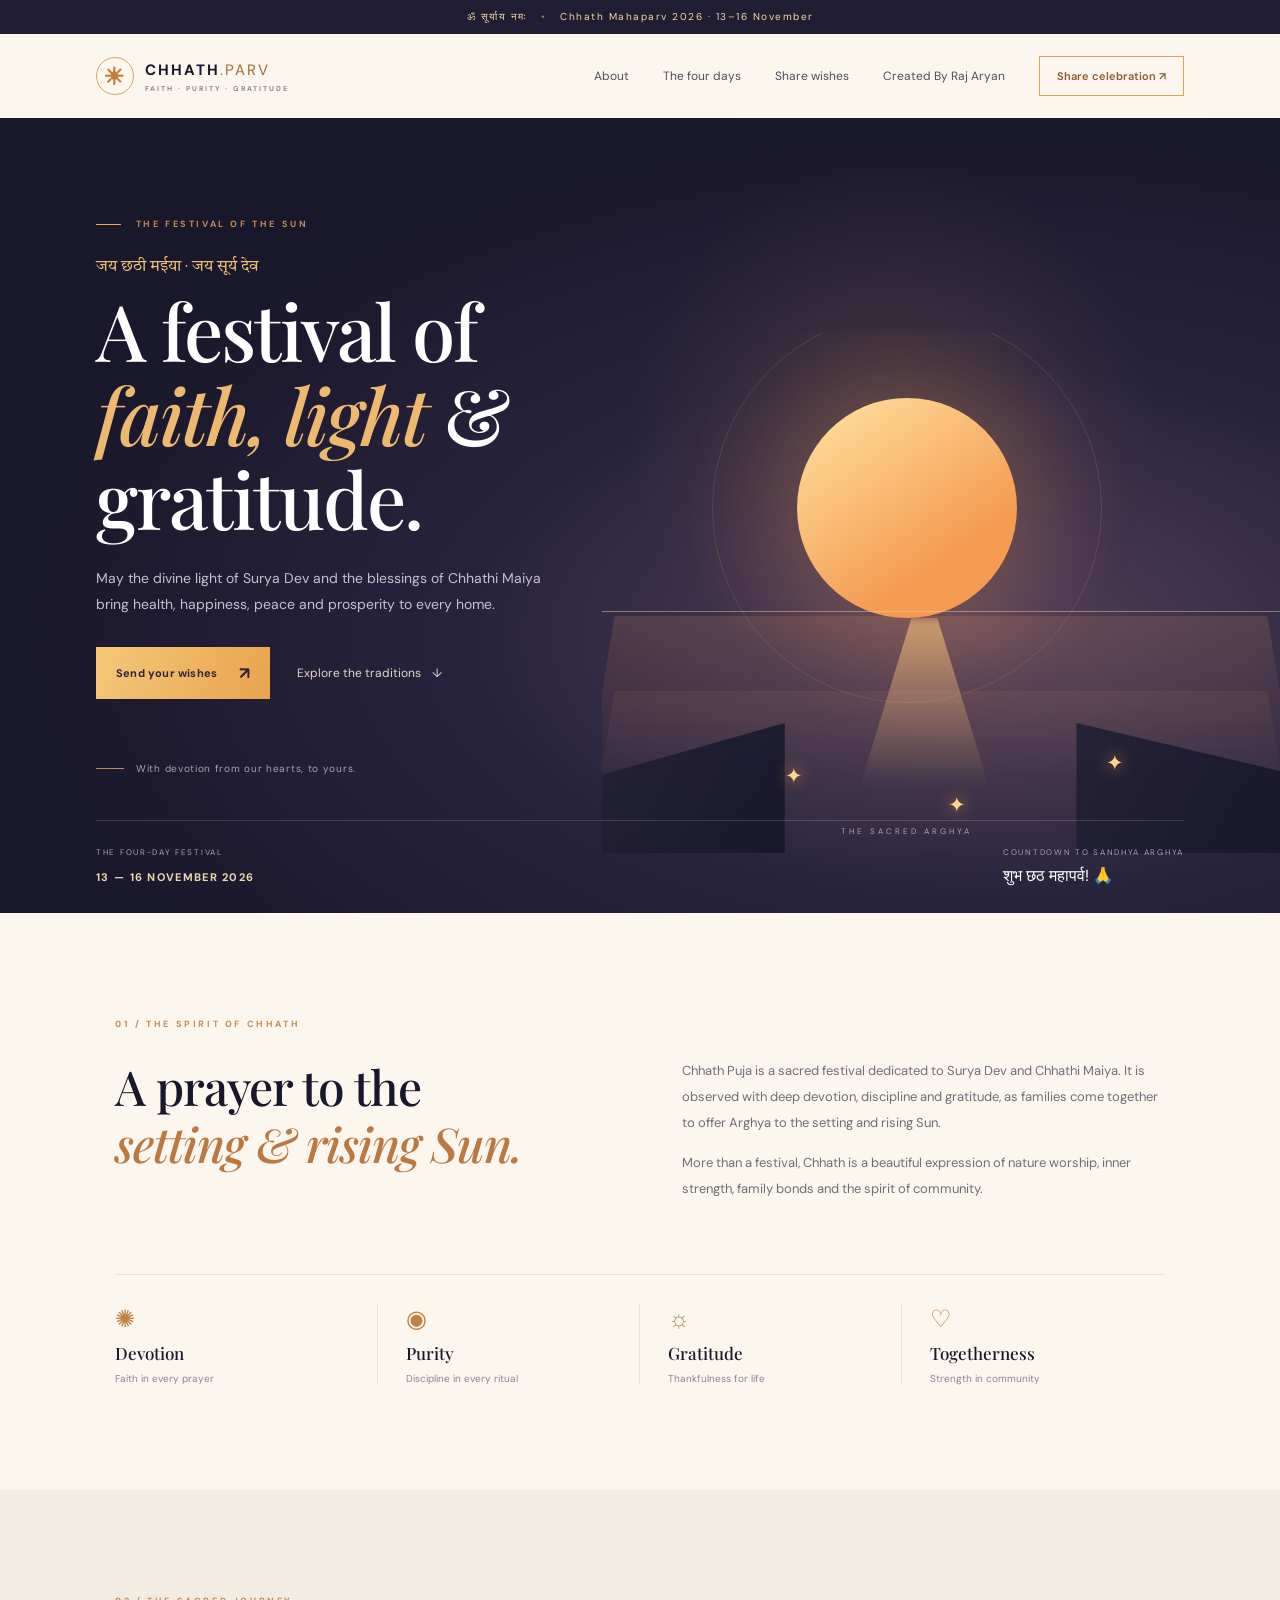
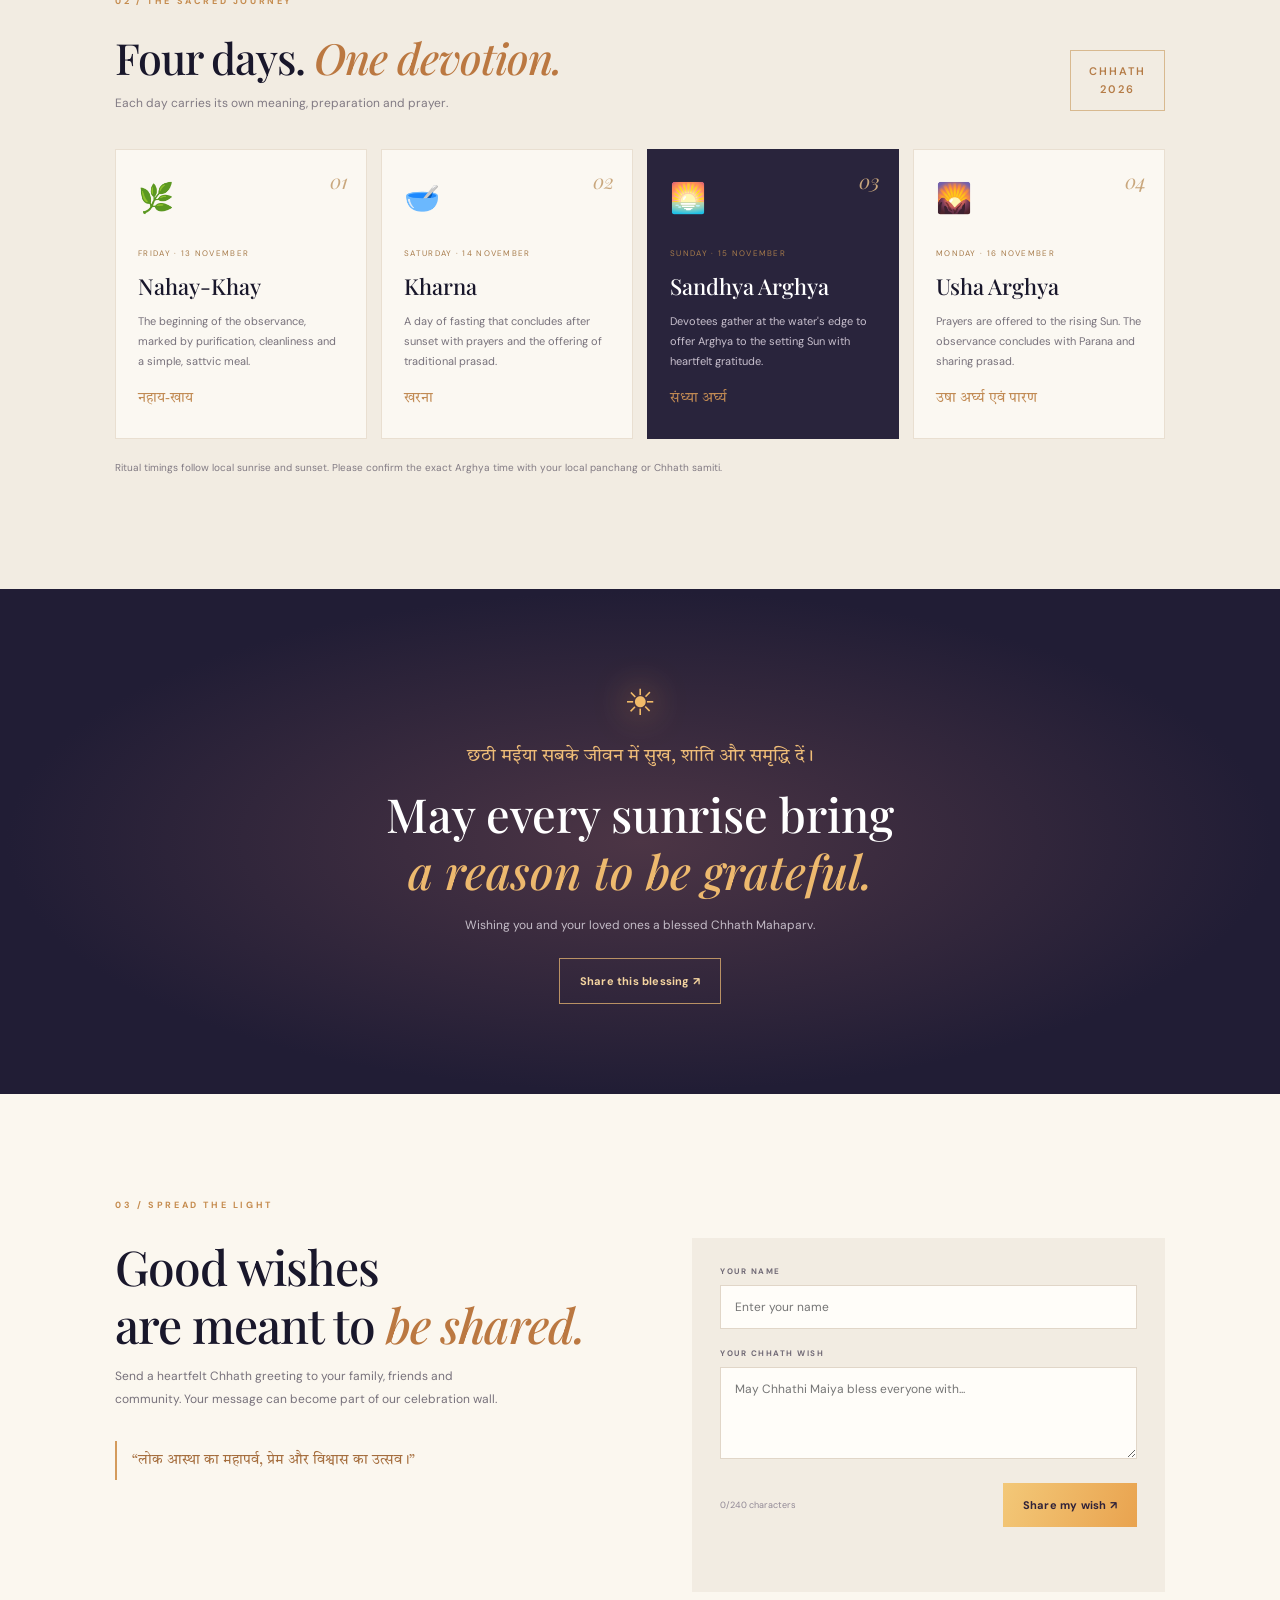
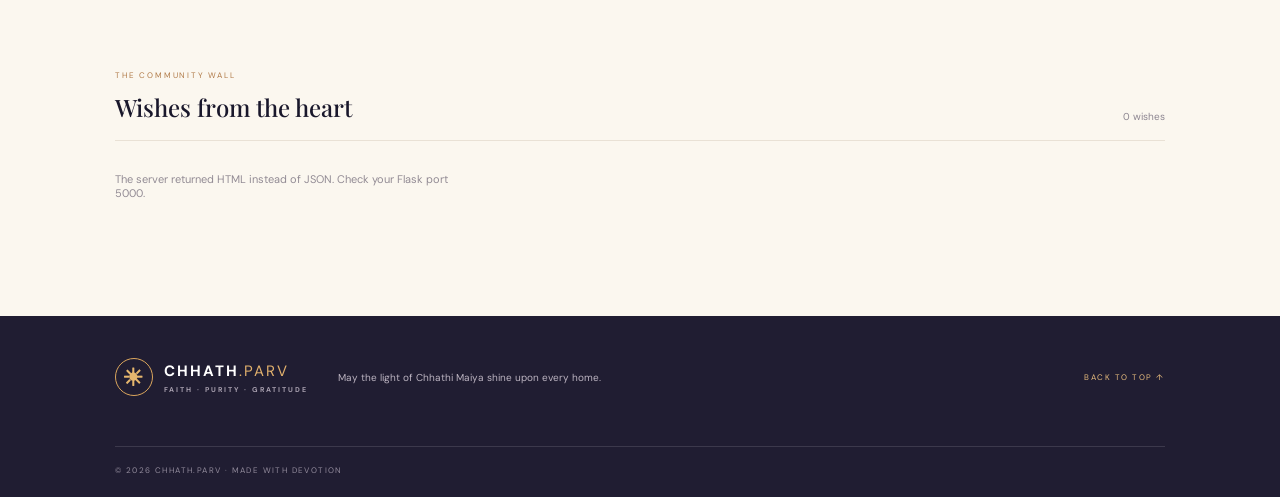
==== static/index.html @ 0d689a6b "Add files via upload" ====
<!doctype html>
<html lang="en">
<head>
  <meta charset="utf-8">
  <meta name="viewport" content="width=device-width, initial-scale=1">
  <meta name="theme-color" content="#17152b">
  <meta name="description" content="Celebrate Chhath Puja — a festival of devotion, gratitude, purity and the rising and setting Sun. Share your heartfelt wishes.">
  <title>Chhath Mahaparv | A Celebration of Faith & Gratitude</title>
  <link rel="preconnect" href="https://fonts.googleapis.com">
  <link rel="preconnect" href="https://fonts.gstatic.com" crossorigin>
  <link href="https://fonts.googleapis.com/css2?family=DM+Sans:wght@400;500;600;700&family=Playfair+Display:wght@500;600;700&family=Tiro+Devanagari+Hindi&display=swap" rel="stylesheet">
  <link rel="stylesheet" href="/static/style.css">
</head>
<body>
  <div class="announcement">ॐ सूर्याय नमः <span>•</span> Chhath Mahaparv 2026 · 13–16 November</div>
  <header class="site-header">
    <a class="brand" href="#home" aria-label="Chhath Mahaparv home">
      <span class="brand-mark">☀</span>
      <span>CHHATH<span class="brand-light">.PARV</span><small>FAITH · PURITY · GRATITUDE</small></span>
    </a>
    <button class="menu-toggle" id="menuToggle" aria-label="Open navigation" aria-expanded="false">☰</button>
    <nav id="mainNav">
      <a href="#about">About</a><a href="#rituals">The four days</a><a href="#wishes">Share wishes</a> <a href="/static/raj.html">Created By Raj Aryan</a>
      <button class="nav-cta" id="shareTop">Share celebration ↗</button>
    </nav>
  </header>

  <main>
    <section class="hero" id="home">
      <div class="hero-glow"></div>
      <div class="hero-content">
        <div class="eyebrow"><span></span> THE FESTIVAL OF THE SUN</div>
        <p class="hindi-kicker">जय छठी मईया · जय सूर्य देव</p>
        <h1>A festival of<br><em>faith, light</em> & gratitude.</h1>
        <p class="hero-copy">May the divine light of Surya Dev and the blessings of Chhathi Maiya bring health, happiness, peace and prosperity to every home.</p>
        <div class="hero-actions">
          <a class="button button-gold" href="#wishes">Send your wishes <span>↗</span></a>
          <a class="text-link" href="#rituals">Explore the traditions <span>↓</span></a>
        </div>
        <div class="hero-note"><span class="note-line"></span> With devotion from our hearts, to yours.</div>
      </div>
      <div class="sun-scene" aria-label="Illustration of the sun setting over a river with glowing diyas">
        <div class="sun"></div><div class="sun-halo"></div>
        <div class="horizon"></div><div class="river river-one"></div><div class="river river-two"></div>
        <div class="reflection"></div>
        <div class="ghat ghat-left"></div><div class="ghat ghat-right"></div>
        <div class="diya diya-one">✦</div><div class="diya diya-two">✦</div><div class="diya diya-three">✦</div>
        <div class="scene-caption">THE SACRED ARGHYA</div>
      </div>
      <div class="hero-bottom">
        <div><small>THE FOUR-DAY FESTIVAL</small><strong>13 — 16 NOVEMBER 2026</strong></div>
        <div class="countdown-wrap"><small>COUNTDOWN TO SANDHYA ARGHYA</small><div id="countdown" class="countdown"><b>--<i>Days</i></b><b>--<i>Hours</i></b><b>--<i>Minutes</i></b><b>--<i>Seconds</i></b></div></div>
      </div>
    </section>

    <section class="intro section" id="about">
      <div class="section-label">01 / THE SPIRIT OF CHHATH</div>
      <div class="intro-grid">
        <h2>A prayer to the<br><em>setting & rising Sun.</em></h2>
        <div class="intro-copy"><p>Chhath Puja is a sacred festival dedicated to Surya Dev and Chhathi Maiya. It is observed with deep devotion, discipline and gratitude, as families come together to offer Arghya to the setting and rising Sun.</p><p>More than a festival, Chhath is a beautiful expression of nature worship, inner strength, family bonds and the spirit of community.</p></div>
      </div>
      <div class="values">
        <div><span>✺</span><b>Devotion</b><small>Faith in every prayer</small></div>
        <div><span>◉</span><b>Purity</b><small>Discipline in every ritual</small></div>
        <div><span>☼</span><b>Gratitude</b><small>Thankfulness for life</small></div>
        <div><span>♡</span><b>Togetherness</b><small>Strength in community</small></div>
      </div>
    </section>

    <section class="ritual-section section" id="rituals">
      <div class="section-label">02 / THE SACRED JOURNEY</div>
      <div class="section-heading"><div><h2>Four days. <em>One devotion.</em></h2><p>Each day carries its own meaning, preparation and prayer.</p></div><span class="year-stamp">CHHATH<br>2026</span></div>
      <div class="ritual-grid">
        <article class="ritual-card"><div class="ritual-number">01</div><div class="ritual-icon">🌿</div><small>FRIDAY · 13 NOVEMBER</small><h3>Nahay-Khay</h3><p>The beginning of the observance, marked by purification, cleanliness and a simple, sattvic meal.</p><span class="ritual-hindi">नहाय-खाय</span></article>
        <article class="ritual-card"><div class="ritual-number">02</div><div class="ritual-icon">🥣</div><small>SATURDAY · 14 NOVEMBER</small><h3>Kharna</h3><p>A day of fasting that concludes after sunset with prayers and the offering of traditional prasad.</p><span class="ritual-hindi">खरना</span></article>
        <article class="ritual-card featured"><div class="ritual-number">03</div><div class="ritual-icon">🌅</div><small>SUNDAY · 15 NOVEMBER</small><h3>Sandhya Arghya</h3><p>Devotees gather at the water's edge to offer Arghya to the setting Sun with heartfelt gratitude.</p><span class="ritual-hindi">संध्या अर्घ्य</span></article>
        <article class="ritual-card"><div class="ritual-number">04</div><div class="ritual-icon">🌄</div><small>MONDAY · 16 NOVEMBER</small><h3>Usha Arghya</h3><p>Prayers are offered to the rising Sun. The observance concludes with Parana and sharing prasad.</p><span class="ritual-hindi">उषा अर्घ्य एवं पारण</span></article>
      </div>
      <p class="timing-note">Ritual timings follow local sunrise and sunset. Please confirm the exact Arghya time with your local panchang or Chhath samiti.</p>
    </section>

    <section class="blessing">
      <div class="blessing-symbol">☀</div>
      <p class="blessing-hindi">छठी मईया सबके जीवन में सुख, शांति और समृद्धि दें।</p>
      <h2>May every sunrise bring<br><em>a reason to be grateful.</em></h2>
      <p>Wishing you and your loved ones a blessed Chhath Mahaparv.</p>
      <button class="button button-outline" id="shareBlessing">Share this blessing ↗</button>
    </section>

    <section class="wishes-section section" id="wishes">
      <div class="section-label">03 / SPREAD THE LIGHT</div>
      <div class="wishes-grid">
        <div class="wishes-intro"><h2>Good wishes<br>are meant to <em>be shared.</em></h2><p>Send a heartfelt Chhath greeting to your family, friends and community. Your message can become part of our celebration wall.</p><div class="wish-quote">“लोक आस्था का महापर्व, प्रेम और विश्वास का उत्सव।”</div></div>
        <form id="wishForm" class="wish-form">
          <label for="name">YOUR NAME</label><input id="name" name="name" maxlength="40" placeholder="Enter your name" required>
          <label for="message">YOUR CHHATH WISH</label><textarea id="message" name="message" maxlength="240" rows="4" placeholder="May Chhathi Maiya bless everyone with..." required></textarea>
          <div class="form-bottom"><small><span id="charCount">0</span>/240 characters</small><button class="button button-gold" type="submit" id="submitWish">Share my wish ↗</button></div>
          <p id="formStatus" class="form-status" role="status"></p>
        </form>
      </div>
      <div class="wall-heading"><div><small>THE COMMUNITY WALL</small><h3>Wishes from the heart</h3></div><span id="wishCount">0 wishes</span></div>
      <div id="wishWall" class="wish-wall"><p class="empty-state">Loading heartfelt wishes…</p></div>
    </section>
  </main>

  <footer><a class="brand footer-brand" href="#home"><span class="brand-mark">☀</span><span>CHHATH<span class="brand-light">.PARV</span><small>FAITH · PURITY · GRATITUDE</small></span></a><p>May the light of Chhathi Maiya shine upon every home.</p><a href="#home" class="back-top">BACK TO TOP ↑</a><div class="copyright">© 2026 CHHATH.PARV · MADE WITH DEVOTION</div></footer>
  <script src="/static/app.js"></script>
</body>
</html>
---- static/style.css ----
:root{--ink:#19172b;--muted:#777487;--cream:#fbf7ef;--gold:#f2b95f;--orange:#e77c45;--line:#e9e1d5;--serif:"Playfair Display",Georgia,serif;--sans:"DM Sans",Arial,sans-serif}*{box-sizing:border-box}html{scroll-behavior:smooth}body{margin:0;background:var(--cream);color:var(--ink);font-family:var(--sans);-webkit-font-smoothing:antialiased}.announcement{height:34px;background:#211d35;color:#f6d9a5;text-align:center;font-size:10px;letter-spacing:1.5px;padding:10px}.announcement span{padding:0 9px;color:#a87d49}.site-header{height:84px;padding:0 7.5%;display:flex;align-items:center;justify-content:space-between;background:var(--cream);position:relative;z-index:5}.brand{display:flex;align-items:center;gap:11px;text-decoration:none;color:var(--ink);font-size:15px;font-weight:700;letter-spacing:2px}.brand-mark{display:grid;place-items:center;width:38px;height:38px;border:1px solid #dba65d;border-radius:50%;color:#c77b36;font-size:24px}.brand-light{font-weight:400;color:#a66c37}.brand small{display:block;font-size:7px;letter-spacing:2px;color:#8a8491;margin-top:4px}.site-header nav{display:flex;align-items:center;gap:34px}.site-header nav a,.text-link{font-size:12px;text-decoration:none;color:#514d5c}.site-header nav a:hover,.text-link:hover{color:#b16c36}.nav-cta{border:1px solid #d6a45f;background:transparent;color:#8e5a2d;padding:12px 17px;font:600 11px var(--sans);cursor:pointer}.menu-toggle{display:none;background:none;border:0;font-size:25px;color:var(--ink)}.hero{position:relative;overflow:hidden;min-height:680px;background:radial-gradient(ellipse at 76% 65%,#55405a 0,#27233d 37%,#19172b 73%);color:#fff;padding:100px 7.5% 0}.hero-glow{position:absolute;width:550px;height:550px;border-radius:50%;right:9%;top:4%;background:radial-gradient(circle,rgba(246,167,83,.14),transparent 68%)}.hero-content{position:relative;z-index:2;max-width:570px}.eyebrow,.section-label{font-size:9px;letter-spacing:2.6px;font-weight:700;color:#c58c4f}.eyebrow span{display:inline-block;width:25px;height:1px;background:#e5aa5e;vertical-align:middle;margin-right:10px}.hindi-kicker,.blessing-hindi{font-family:"Tiro Devanagari Hindi",serif;color:#efbd78}.hindi-kicker{font-size:16px;margin:27px 0 10px}.hero h1{font:500 clamp(48px,6.3vw,78px)/1.08 var(--serif);letter-spacing:-2px;margin:0}.hero h1 em,.intro h2 em,.section-heading h2 em,.blessing h2 em,.wishes-intro h2 em{color:#edb96e;font-weight:500}.hero-copy{max-width:455px;color:#c6c1cf;font-size:14px;line-height:1.9;margin:24px 0 29px}.hero-actions{display:flex;align-items:center;gap:27px}.button{display:inline-flex;align-items:center;justify-content:center;gap:22px;text-decoration:none;border:0;padding:15px 20px;font:700 11px var(--sans);letter-spacing:.2px;cursor:pointer;transition:.2s}.button:hover{transform:translateY(-2px)}.button-gold{background:linear-gradient(110deg,#f3c878,#e9a34f);color:#302239}.button-gold span{font-size:17px}.text-link{color:#e4d7c9}.text-link span{padding-left:8px}.hero-note{margin-top:63px;color:#a8a2b1;font-size:10px;letter-spacing:.7px;display:flex;align-items:center;gap:12px}.note-line{width:28px;height:1px;background:#bc8d57}.sun-scene{position:absolute;width:53%;height:520px;right:0;bottom:60px;overflow:hidden}.sun{position:absolute;width:220px;height:220px;border-radius:50%;background:linear-gradient(145deg,#ffe5a2,#f49a51 72%);top:65px;left:45%;transform:translateX(-50%);box-shadow:0 0 90px 35px rgba(245,157,81,.18)}.sun-halo{position:absolute;width:390px;height:390px;border:1px solid rgba(245,183,116,.15);border-radius:50%;top:-20px;left:45%;transform:translateX(-50%)}.horizon{position:absolute;top:278px;left:0;width:100%;height:1px;background:rgba(255,211,157,.45)}.river{position:absolute;left:0;width:100%;height:160px;background:linear-gradient(180deg,rgba(239,154,95,.15),rgba(56,47,72,.04));transform:perspective(180px) rotateX(5deg)}.river-one{top:280px}.river-two{top:355px;opacity:.5}.reflection{position:absolute;top:285px;left:38%;width:130px;height:170px;background:linear-gradient(180deg,rgba(255,199,125,.6),rgba(231,139,88,0));clip-path:polygon(40% 0,60% 0,100% 100%,0 100%);filter:blur(5px)}.ghat{position:absolute;bottom:0;height:130px;background:linear-gradient(120deg,#242137,#17172b);opacity:.95}.ghat-left{left:0;width:27%;clip-path:polygon(0 40%,100% 0,100% 100%,0 100%)}.ghat-right{right:0;width:30%;clip-path:polygon(0 0,100% 37%,100% 100%,0 100%)}.diya{position:absolute;color:#ffd58d;text-shadow:0 0 15px #ff9c4d;font-size:21px}.diya-one{bottom:63px;left:27%}.diya-two{bottom:34px;left:51%}.diya-three{bottom:76px;right:23%}.scene-caption{position:absolute;bottom:17px;left:45%;transform:translateX(-50%);font-size:8px;letter-spacing:3px;color:#b3a1a0}.hero-bottom{position:relative;z-index:3;border-top:1px solid rgba(255,255,255,.15);margin-top:45px;min-height:93px;display:flex;align-items:center;justify-content:space-between}.hero-bottom small{display:block;color:#a9a2b2;font-size:8px;letter-spacing:1.7px;margin-bottom:8px}.hero-bottom strong{font-size:11px;letter-spacing:1.3px;color:#f0d7b2}.countdown{display:flex;gap:22px}.countdown b{font-size:18px;font-weight:500;color:#f4c77e;text-align:center}.countdown i{display:block;font-size:8px;font-style:normal;color:#a9a2b2;letter-spacing:1px;margin-top:3px}.section{padding:105px 9%}.intro{background:#fbf7ef}.intro-grid{display:grid;grid-template-columns:1fr 1fr;gap:8%;align-items:start;margin-top:28px}.intro h2,.section-heading h2,.wishes-intro h2{font:500 clamp(34px,4vw,48px)/1.2 var(--serif);margin:0;letter-spacing:-1px}.intro h2 em,.section-heading h2 em,.wishes-intro h2 em{color:#bb7841}.intro-copy{font-size:13px;line-height:2;color:#716d78}.intro-copy p{margin:0 0 14px}.values{display:grid;grid-template-columns:repeat(4,1fr);border-top:1px solid var(--line);margin-top:58px;padding-top:28px}.values div{display:grid;gap:8px;border-right:1px solid var(--line);padding-left:28px}.values div:first-child{padding-left:0}.values div:last-child{border:0}.values span{font-size:24px;color:#c28245}.values b{font:500 17px var(--serif)}.values small{font-size:10px;color:#8b8490}.ritual-section{background:#f2ece2}.section-heading{display:flex;align-items:end;justify-content:space-between;margin:25px 0 38px}.section-heading h2{font-size:43px}.section-heading p{font-size:12px;color:#817a83;margin:12px 0 0}.year-stamp{font:600 11px var(--sans);letter-spacing:2px;color:#b57c47;border:1px solid #d8b98f;padding:12px 18px;text-align:center;line-height:1.6}.ritual-grid{display:grid;grid-template-columns:repeat(4,1fr);gap:14px}.ritual-card{position:relative;min-height:290px;background:#fbf8f2;padding:25px 22px;border:1px solid #e9dfd1;transition:.25s}.ritual-card:hover{transform:translateY(-5px);box-shadow:0 15px 35px #6b503015}.ritual-card.featured{background:#29243c;color:#fff;border-color:#29243c}.ritual-number{position:absolute;right:18px;top:17px;font:italic 20px var(--serif);color:#c9a77d}.ritual-icon{font-size:29px;margin:4px 0 23px}.ritual-card>small{font-size:8px;letter-spacing:1.3px;color:#a77b4b}.ritual-card h3{font:500 22px var(--serif);margin:10px 0}.ritual-card p{font-size:11px;line-height:1.8;color:#77717b}.ritual-card.featured p{color:#c8c0ce}.ritual-hindi{display:block;font:14px "Tiro Devanagari Hindi",serif;color:#c18a53;margin-top:17px}.timing-note{font-size:10px;color:#817a83;margin-top:22px}.blessing{padding:90px 20px;text-align:center;background:radial-gradient(ellipse at center,#4c3545,#211d35 70%);color:#fff}.blessing-symbol{font-size:36px;color:#f1bb69;text-shadow:0 0 35px #f5a54f}.blessing-hindi{font-size:18px;margin:18px 0}.blessing h2{font:500 clamp(32px,4vw,47px)/1.2 var(--serif);margin:12px}.blessing h2 em{color:#edb96e}.blessing>p:not(.blessing-hindi){color:#c5bdc8;font-size:12px;margin:18px 0 25px}.button-outline{border:1px solid #b99164;background:transparent;color:#f5d5a0}.wishes-section{background:#fbf7ef}.wishes-grid{display:grid;grid-template-columns:1fr 1fr;gap:10%;margin-top:27px}.wishes-intro p{max-width:390px;font-size:12px;line-height:1.9;color:#77717b}.wish-quote{border-left:2px solid #d49b5c;padding:10px 15px;margin-top:30px;font:14px "Tiro Devanagari Hindi",serif;color:#a56d3d}.wish-form{background:#f2ece2;padding:28px}.wish-form label{display:block;font-size:8px;font-weight:700;letter-spacing:1.5px;color:#716a76;margin:0 0 9px}.wish-form input,.wish-form textarea{width:100%;border:1px solid #e1d6c8;background:#fffdf9;padding:13px 14px;font:12px var(--sans);color:var(--ink);outline:none;margin-bottom:19px;resize:vertical}.wish-form input:focus,.wish-form textarea:focus{border-color:#c28a4e}.form-bottom{display:flex;align-items:center;justify-content:space-between}.form-bottom small{font-size:9px;color:#918895}.form-status{font-size:11px;min-height:15px;color:#46764d}.wall-heading{display:flex;align-items:end;justify-content:space-between;border-bottom:1px solid var(--line);padding-bottom:17px;margin-top:70px}.wall-heading small{font-size:8px;letter-spacing:1.8px;color:#b17b49}.wall-heading h3{font:500 24px var(--serif);margin:8px 0 0}.wall-heading>span{font-size:10px;color:#8c8590}.wish-wall{display:grid;grid-template-columns:repeat(3,1fr);gap:14px;margin-top:20px}.wish-card{background:#f5efe5;border:1px solid #e9dfd1;padding:19px}.wish-card p{font:14px/1.7 var(--serif);color:#514957;margin:0 0 16px}.wish-card strong{font-size:10px;color:#a36d3c}.wish-card small{display:block;font-size:8px;color:#99919b;margin-top:5px}.empty-state{font-size:11px;color:#928b94}footer{position:relative;background:#201d32;color:#fff;padding:42px 9% 22px;display:flex;align-items:center;gap:30px;flex-wrap:wrap}.footer-brand{color:#fff}.footer-brand .brand-mark{color:#e6b76e}.footer-brand .brand-light{color:#e2b16d}.footer-brand small{color:#a9a1b0}footer>p{font-size:10px;color:#bcb4c1;margin-right:auto}.back-top{font-size:8px;letter-spacing:1.5px;color:#e8bd7e;text-decoration:none}.copyright{width:100%;border-top:1px solid #ffffff20;padding-top:18px;margin-top:20px;font-size:8px;letter-spacing:1.4px;color:#928b9c}
@media(max-width:900px){.hero{min-height:700px}.sun-scene{width:60%;opacity:.72;right:-8%;bottom:80px}.hero-content{max-width:520px}.ritual-grid{grid-template-columns:repeat(2,1fr)}.section{padding:80px 7%}.wish-wall{grid-template-columns:repeat(2,1fr)}}
@media(max-width:650px){.announcement{font-size:8px;letter-spacing:.8px}.site-header{height:70px;padding:0 6%}.menu-toggle{display:block}.site-header nav{display:none;position:absolute;top:70px;left:0;right:0;background:#fbf7ef;padding:20px 6%;box-shadow:0 12px 20px #00000010;align-items:stretch;gap:18px;flex-direction:column}.site-header nav.open{display:flex}.nav-cta{text-align:left}.hero{padding:76px 7% 0;min-height:760px}.hero h1{font-size:54px}.hero-copy{font-size:12px;max-width:340px}.sun-scene{width:100%;height:390px;right:-15%;bottom:100px;opacity:.52}.sun{width:165px;height:165px;top:65px}.sun-halo{width:300px;height:300px}.horizon{top:235px}.river-one{top:236px}.river-two{top:300px}.hero-note{margin-top:40px}.hero-bottom{margin-top:35px;align-items:flex-start;padding:20px 0;gap:18px;flex-direction:column}.countdown{gap:17px}.countdown b{font-size:16px}.section{padding:70px 7%}.intro-grid,.wishes-grid{grid-template-columns:1fr;gap:25px}.intro h2,.section-heading h2,.wishes-intro h2{font-size:37px}.values{grid-template-columns:repeat(2,1fr);row-gap:25px}.values div:nth-child(3){padding-left:0;border:0}.section-heading{align-items:flex-start}.year-stamp{font-size:9px;padding:9px 12px}.ritual-grid{gap:9px}.ritual-card{padding:19px 15px;min-height:300px}.ritual-card h3{font-size:19px}.ritual-card p{font-size:10px}.wish-form{padding:20px}.wish-wall{grid-template-columns:1fr}.wall-heading{margin-top:50px}footer{padding:35px 7% 20px;gap:17px}footer>p{width:100%;order:2}.back-top{margin-left:auto}.copyright{order:3}}
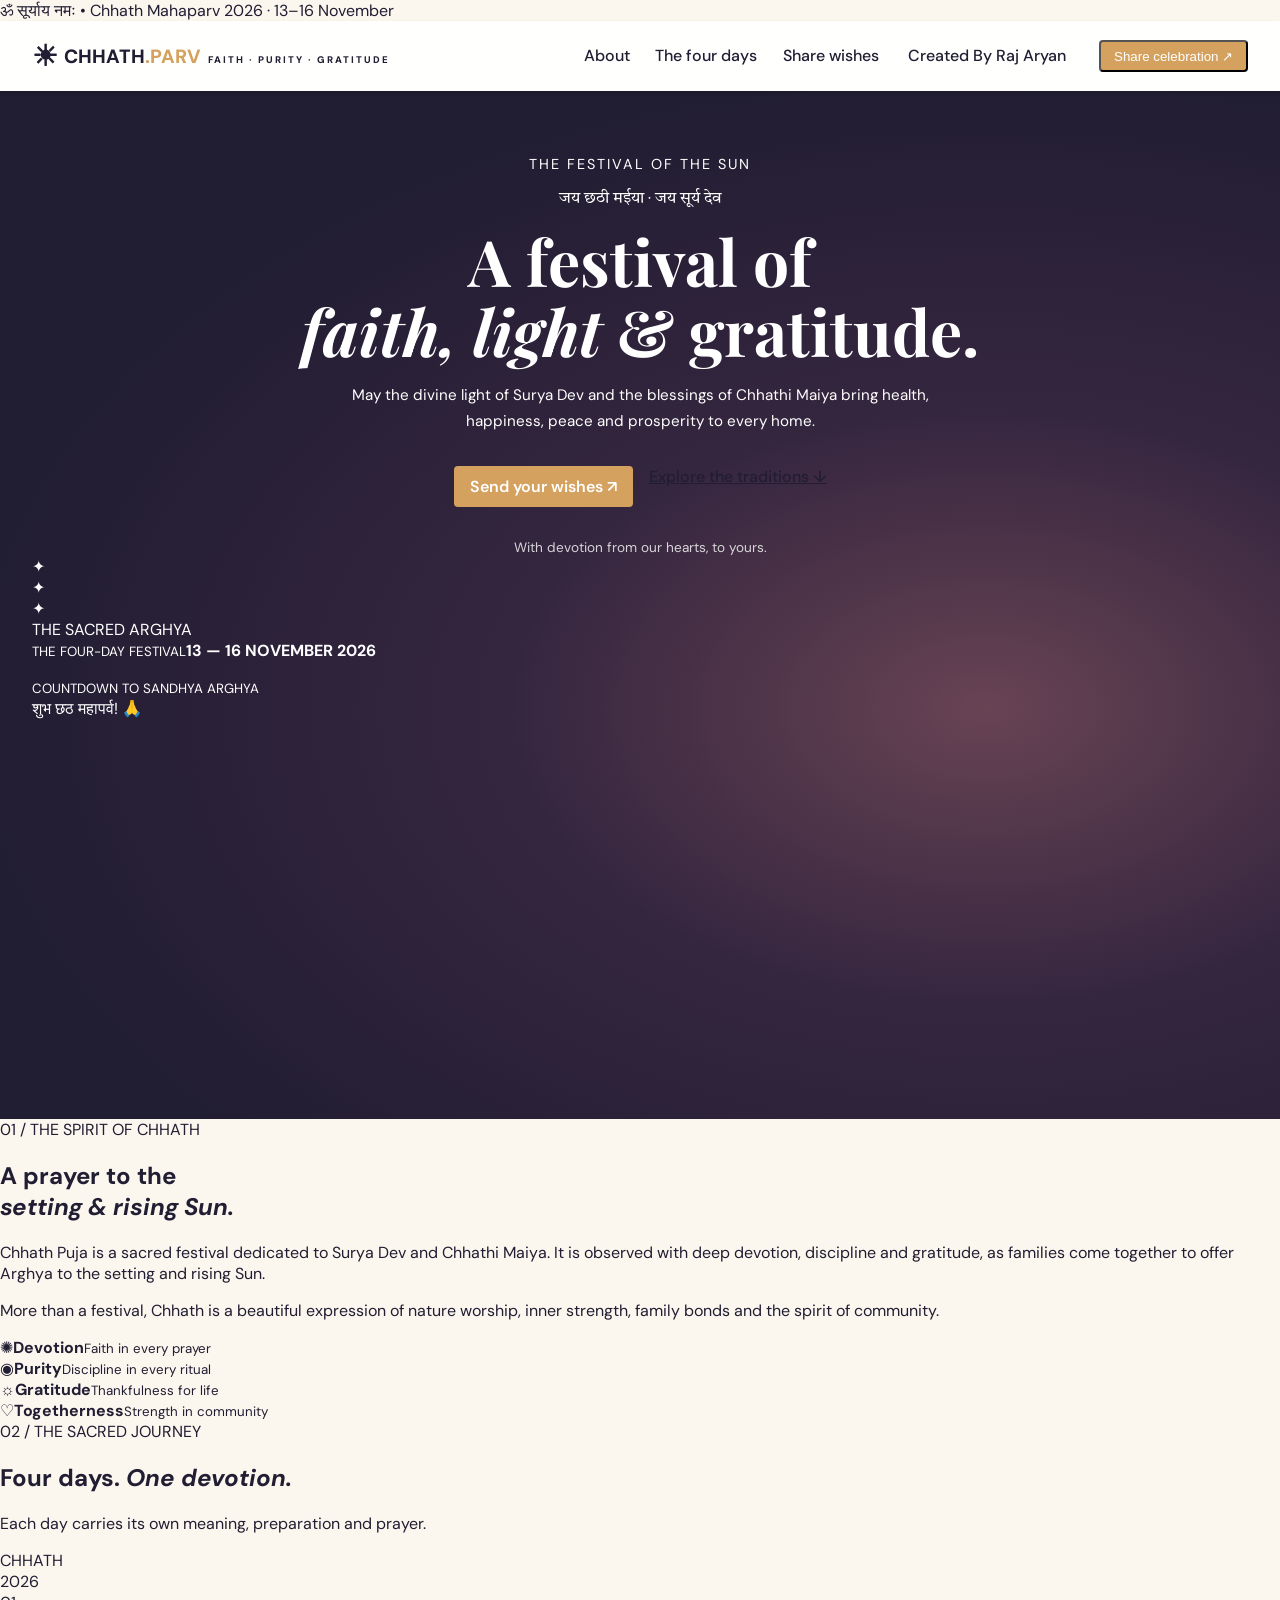
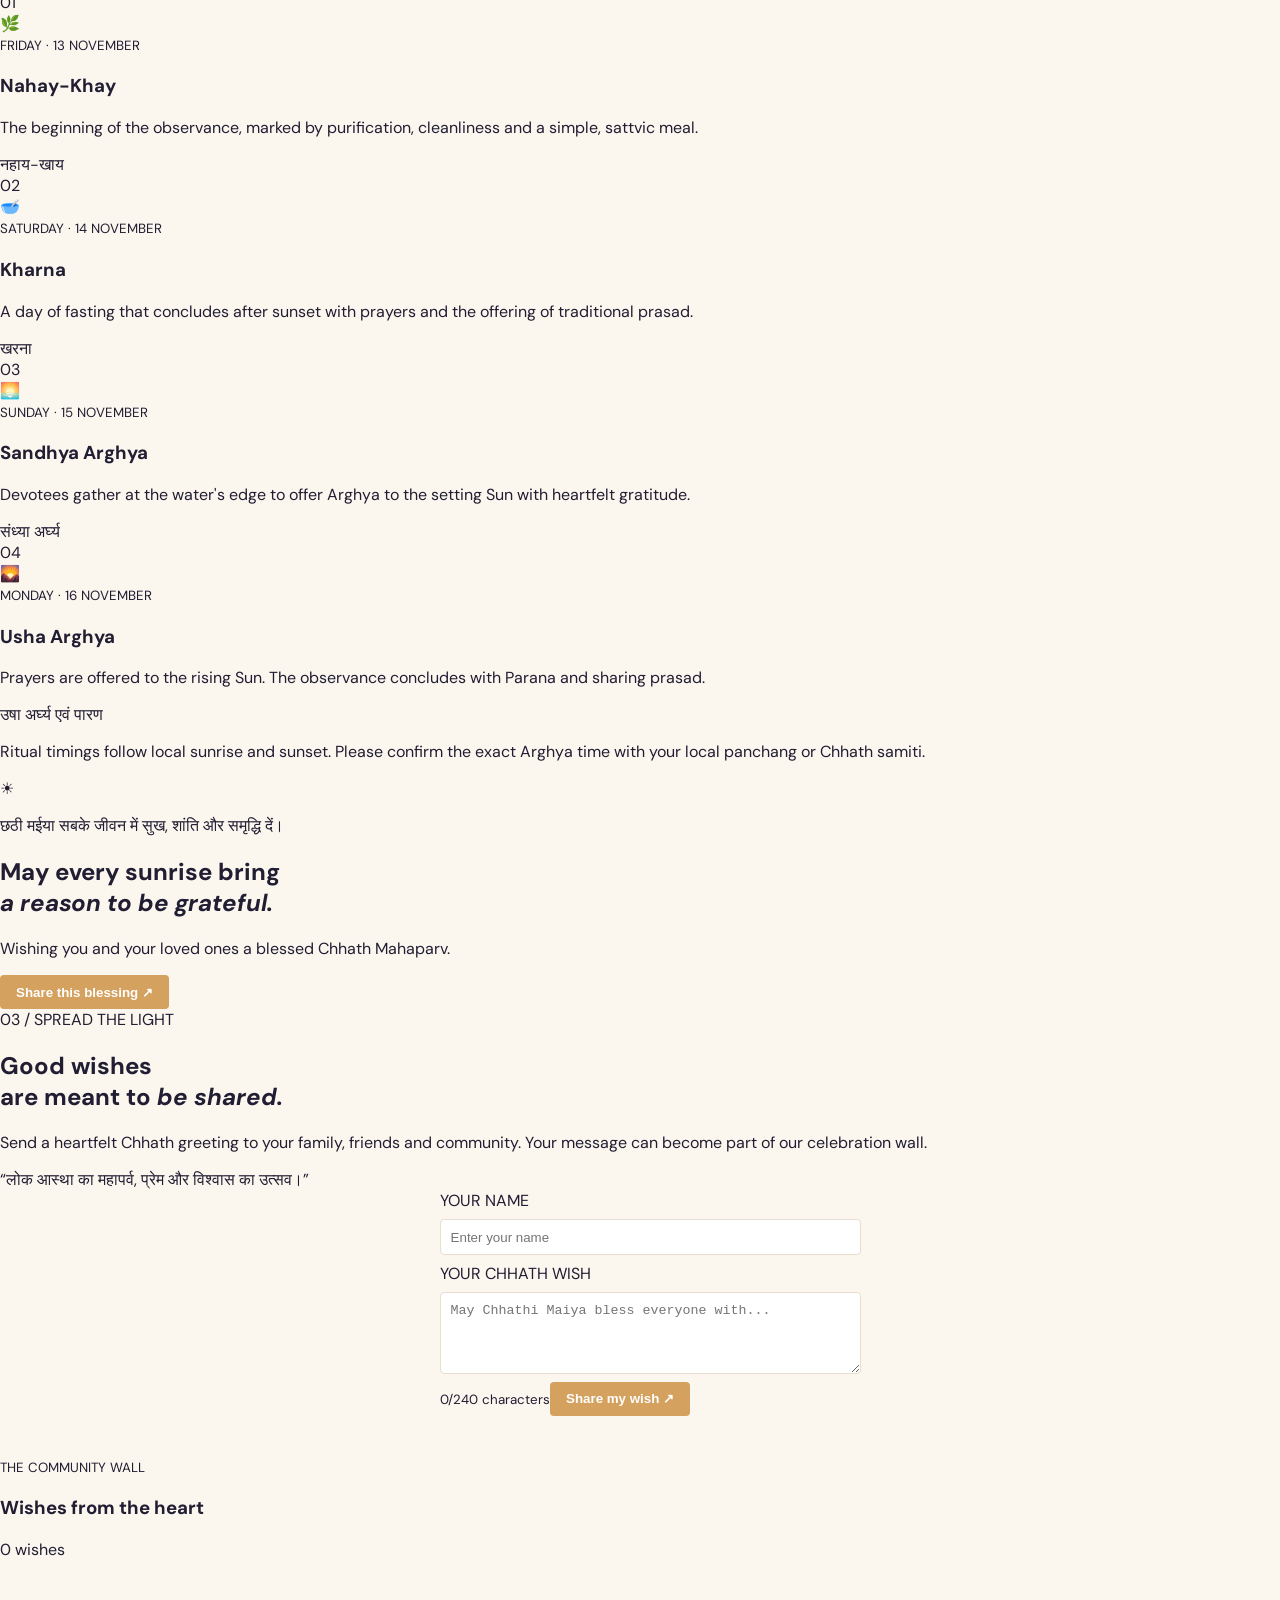
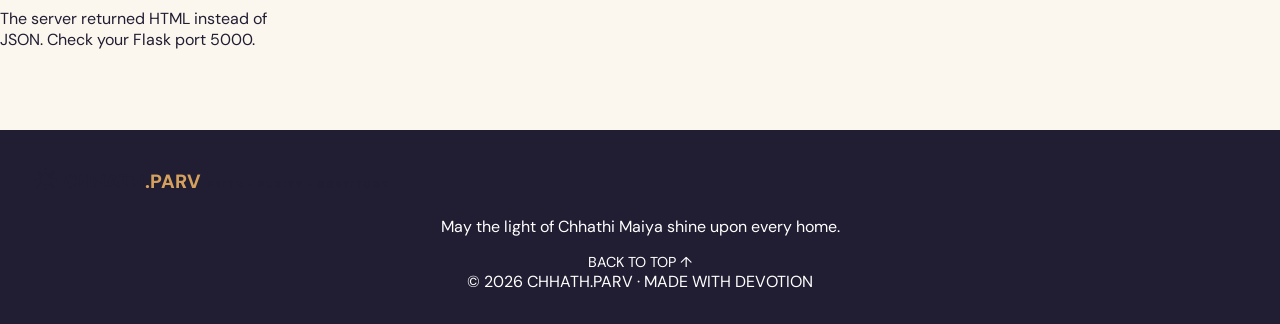
==== commit 2ee55118: "Fix missing newline at end of index.html Added missing newline at the end of the HTML file." ====
--- a/static/index.html
+++ b/static/index.html
@@ -106,4 +106,4 @@
   <footer><a class="brand footer-brand" href="#home"><span class="brand-mark">☀</span><span>CHHATH<span class="brand-light">.PARV</span><small>FAITH · PURITY · GRATITUDE</small></span></a><p>May the light of Chhathi Maiya shine upon every home.</p><a href="#home" class="back-top">BACK TO TOP ↑</a><div class="copyright">© 2026 CHHATH.PARV · MADE WITH DEVOTION</div></footer>
   <script src="/static/app.js"></script>
 </body>
-</html>+</html>
--- a/static/style.css
+++ b/static/style.css
@@ -1,3 +1,107 @@
-:root{--ink:#19172b;--muted:#777487;--cream:#fbf7ef;--gold:#f2b95f;--orange:#e77c45;--line:#e9e1d5;--serif:"Playfair Display",Georgia,serif;--sans:"DM Sans",Arial,sans-serif}*{box-sizing:border-box}html{scroll-behavior:smooth}body{margin:0;background:var(--cream);color:var(--ink);font-family:var(--sans);-webkit-font-smoothing:antialiased}.announcement{height:34px;background:#211d35;color:#f6d9a5;text-align:center;font-size:10px;letter-spacing:1.5px;padding:10px}.announcement span{padding:0 9px;color:#a87d49}.site-header{height:84px;padding:0 7.5%;display:flex;align-items:center;justify-content:space-between;background:var(--cream);position:relative;z-index:5}.brand{display:flex;align-items:center;gap:11px;text-decoration:none;color:var(--ink);font-size:15px;font-weight:700;letter-spacing:2px}.brand-mark{display:grid;place-items:center;width:38px;height:38px;border:1px solid #dba65d;border-radius:50%;color:#c77b36;font-size:24px}.brand-light{font-weight:400;color:#a66c37}.brand small{display:block;font-size:7px;letter-spacing:2px;color:#8a8491;margin-top:4px}.site-header nav{display:flex;align-items:center;gap:34px}.site-header nav a,.text-link{font-size:12px;text-decoration:none;color:#514d5c}.site-header nav a:hover,.text-link:hover{color:#b16c36}.nav-cta{border:1px solid #d6a45f;background:transparent;color:#8e5a2d;padding:12px 17px;font:600 11px var(--sans);cursor:pointer}.menu-toggle{display:none;background:none;border:0;font-size:25px;color:var(--ink)}.hero{position:relative;overflow:hidden;min-height:680px;background:radial-gradient(ellipse at 76% 65%,#55405a 0,#27233d 37%,#19172b 73%);color:#fff;padding:100px 7.5% 0}.hero-glow{position:absolute;width:550px;height:550px;border-radius:50%;right:9%;top:4%;background:radial-gradient(circle,rgba(246,167,83,.14),transparent 68%)}.hero-content{position:relative;z-index:2;max-width:570px}.eyebrow,.section-label{font-size:9px;letter-spacing:2.6px;font-weight:700;color:#c58c4f}.eyebrow span{display:inline-block;width:25px;height:1px;background:#e5aa5e;vertical-align:middle;margin-right:10px}.hindi-kicker,.blessing-hindi{font-family:"Tiro Devanagari Hindi",serif;color:#efbd78}.hindi-kicker{font-size:16px;margin:27px 0 10px}.hero h1{font:500 clamp(48px,6.3vw,78px)/1.08 var(--serif);letter-spacing:-2px;margin:0}.hero h1 em,.intro h2 em,.section-heading h2 em,.blessing h2 em,.wishes-intro h2 em{color:#edb96e;font-weight:500}.hero-copy{max-width:455px;color:#c6c1cf;font-size:14px;line-height:1.9;margin:24px 0 29px}.hero-actions{display:flex;align-items:center;gap:27px}.button{display:inline-flex;align-items:center;justify-content:center;gap:22px;text-decoration:none;border:0;padding:15px 20px;font:700 11px var(--sans);letter-spacing:.2px;cursor:pointer;transition:.2s}.button:hover{transform:translateY(-2px)}.button-gold{background:linear-gradient(110deg,#f3c878,#e9a34f);color:#302239}.button-gold span{font-size:17px}.text-link{color:#e4d7c9}.text-link span{padding-left:8px}.hero-note{margin-top:63px;color:#a8a2b1;font-size:10px;letter-spacing:.7px;display:flex;align-items:center;gap:12px}.note-line{width:28px;height:1px;background:#bc8d57}.sun-scene{position:absolute;width:53%;height:520px;right:0;bottom:60px;overflow:hidden}.sun{position:absolute;width:220px;height:220px;border-radius:50%;background:linear-gradient(145deg,#ffe5a2,#f49a51 72%);top:65px;left:45%;transform:translateX(-50%);box-shadow:0 0 90px 35px rgba(245,157,81,.18)}.sun-halo{position:absolute;width:390px;height:390px;border:1px solid rgba(245,183,116,.15);border-radius:50%;top:-20px;left:45%;transform:translateX(-50%)}.horizon{position:absolute;top:278px;left:0;width:100%;height:1px;background:rgba(255,211,157,.45)}.river{position:absolute;left:0;width:100%;height:160px;background:linear-gradient(180deg,rgba(239,154,95,.15),rgba(56,47,72,.04));transform:perspective(180px) rotateX(5deg)}.river-one{top:280px}.river-two{top:355px;opacity:.5}.reflection{position:absolute;top:285px;left:38%;width:130px;height:170px;background:linear-gradient(180deg,rgba(255,199,125,.6),rgba(231,139,88,0));clip-path:polygon(40% 0,60% 0,100% 100%,0 100%);filter:blur(5px)}.ghat{position:absolute;bottom:0;height:130px;background:linear-gradient(120deg,#242137,#17172b);opacity:.95}.ghat-left{left:0;width:27%;clip-path:polygon(0 40%,100% 0,100% 100%,0 100%)}.ghat-right{right:0;width:30%;clip-path:polygon(0 0,100% 37%,100% 100%,0 100%)}.diya{position:absolute;color:#ffd58d;text-shadow:0 0 15px #ff9c4d;font-size:21px}.diya-one{bottom:63px;left:27%}.diya-two{bottom:34px;left:51%}.diya-three{bottom:76px;right:23%}.scene-caption{position:absolute;bottom:17px;left:45%;transform:translateX(-50%);font-size:8px;letter-spacing:3px;color:#b3a1a0}.hero-bottom{position:relative;z-index:3;border-top:1px solid rgba(255,255,255,.15);margin-top:45px;min-height:93px;display:flex;align-items:center;justify-content:space-between}.hero-bottom small{display:block;color:#a9a2b2;font-size:8px;letter-spacing:1.7px;margin-bottom:8px}.hero-bottom strong{font-size:11px;letter-spacing:1.3px;color:#f0d7b2}.countdown{display:flex;gap:22px}.countdown b{font-size:18px;font-weight:500;color:#f4c77e;text-align:center}.countdown i{display:block;font-size:8px;font-style:normal;color:#a9a2b2;letter-spacing:1px;margin-top:3px}.section{padding:105px 9%}.intro{background:#fbf7ef}.intro-grid{display:grid;grid-template-columns:1fr 1fr;gap:8%;align-items:start;margin-top:28px}.intro h2,.section-heading h2,.wishes-intro h2{font:500 clamp(34px,4vw,48px)/1.2 var(--serif);margin:0;letter-spacing:-1px}.intro h2 em,.section-heading h2 em,.wishes-intro h2 em{color:#bb7841}.intro-copy{font-size:13px;line-height:2;color:#716d78}.intro-copy p{margin:0 0 14px}.values{display:grid;grid-template-columns:repeat(4,1fr);border-top:1px solid var(--line);margin-top:58px;padding-top:28px}.values div{display:grid;gap:8px;border-right:1px solid var(--line);padding-left:28px}.values div:first-child{padding-left:0}.values div:last-child{border:0}.values span{font-size:24px;color:#c28245}.values b{font:500 17px var(--serif)}.values small{font-size:10px;color:#8b8490}.ritual-section{background:#f2ece2}.section-heading{display:flex;align-items:end;justify-content:space-between;margin:25px 0 38px}.section-heading h2{font-size:43px}.section-heading p{font-size:12px;color:#817a83;margin:12px 0 0}.year-stamp{font:600 11px var(--sans);letter-spacing:2px;color:#b57c47;border:1px solid #d8b98f;padding:12px 18px;text-align:center;line-height:1.6}.ritual-grid{display:grid;grid-template-columns:repeat(4,1fr);gap:14px}.ritual-card{position:relative;min-height:290px;background:#fbf8f2;padding:25px 22px;border:1px solid #e9dfd1;transition:.25s}.ritual-card:hover{transform:translateY(-5px);box-shadow:0 15px 35px #6b503015}.ritual-card.featured{background:#29243c;color:#fff;border-color:#29243c}.ritual-number{position:absolute;right:18px;top:17px;font:italic 20px var(--serif);color:#c9a77d}.ritual-icon{font-size:29px;margin:4px 0 23px}.ritual-card>small{font-size:8px;letter-spacing:1.3px;color:#a77b4b}.ritual-card h3{font:500 22px var(--serif);margin:10px 0}.ritual-card p{font-size:11px;line-height:1.8;color:#77717b}.ritual-card.featured p{color:#c8c0ce}.ritual-hindi{display:block;font:14px "Tiro Devanagari Hindi",serif;color:#c18a53;margin-top:17px}.timing-note{font-size:10px;color:#817a83;margin-top:22px}.blessing{padding:90px 20px;text-align:center;background:radial-gradient(ellipse at center,#4c3545,#211d35 70%);color:#fff}.blessing-symbol{font-size:36px;color:#f1bb69;text-shadow:0 0 35px #f5a54f}.blessing-hindi{font-size:18px;margin:18px 0}.blessing h2{font:500 clamp(32px,4vw,47px)/1.2 var(--serif);margin:12px}.blessing h2 em{color:#edb96e}.blessing>p:not(.blessing-hindi){color:#c5bdc8;font-size:12px;margin:18px 0 25px}.button-outline{border:1px solid #b99164;background:transparent;color:#f5d5a0}.wishes-section{background:#fbf7ef}.wishes-grid{display:grid;grid-template-columns:1fr 1fr;gap:10%;margin-top:27px}.wishes-intro p{max-width:390px;font-size:12px;line-height:1.9;color:#77717b}.wish-quote{border-left:2px solid #d49b5c;padding:10px 15px;margin-top:30px;font:14px "Tiro Devanagari Hindi",serif;color:#a56d3d}.wish-form{background:#f2ece2;padding:28px}.wish-form label{display:block;font-size:8px;font-weight:700;letter-spacing:1.5px;color:#716a76;margin:0 0 9px}.wish-form input,.wish-form textarea{width:100%;border:1px solid #e1d6c8;background:#fffdf9;padding:13px 14px;font:12px var(--sans);color:var(--ink);outline:none;margin-bottom:19px;resize:vertical}.wish-form input:focus,.wish-form textarea:focus{border-color:#c28a4e}.form-bottom{display:flex;align-items:center;justify-content:space-between}.form-bottom small{font-size:9px;color:#918895}.form-status{font-size:11px;min-height:15px;color:#46764d}.wall-heading{display:flex;align-items:end;justify-content:space-between;border-bottom:1px solid var(--line);padding-bottom:17px;margin-top:70px}.wall-heading small{font-size:8px;letter-spacing:1.8px;color:#b17b49}.wall-heading h3{font:500 24px var(--serif);margin:8px 0 0}.wall-heading>span{font-size:10px;color:#8c8590}.wish-wall{display:grid;grid-template-columns:repeat(3,1fr);gap:14px;margin-top:20px}.wish-card{background:#f5efe5;border:1px solid #e9dfd1;padding:19px}.wish-card p{font:14px/1.7 var(--serif);color:#514957;margin:0 0 16px}.wish-card strong{font-size:10px;color:#a36d3c}.wish-card small{display:block;font-size:8px;color:#99919b;margin-top:5px}.empty-state{font-size:11px;color:#928b94}footer{position:relative;background:#201d32;color:#fff;padding:42px 9% 22px;display:flex;align-items:center;gap:30px;flex-wrap:wrap}.footer-brand{color:#fff}.footer-brand .brand-mark{color:#e6b76e}.footer-brand .brand-light{color:#e2b16d}.footer-brand small{color:#a9a1b0}footer>p{font-size:10px;color:#bcb4c1;margin-right:auto}.back-top{font-size:8px;letter-spacing:1.5px;color:#e8bd7e;text-decoration:none}.copyright{width:100%;border-top:1px solid #ffffff20;padding-top:18px;margin-top:20px;font-size:8px;letter-spacing:1.4px;color:#928b9c}
-@media(max-width:900px){.hero{min-height:700px}.sun-scene{width:60%;opacity:.72;right:-8%;bottom:80px}.hero-content{max-width:520px}.ritual-grid{grid-template-columns:repeat(2,1fr)}.section{padding:80px 7%}.wish-wall{grid-template-columns:repeat(2,1fr)}}
-@media(max-width:650px){.announcement{font-size:8px;letter-spacing:.8px}.site-header{height:70px;padding:0 6%}.menu-toggle{display:block}.site-header nav{display:none;position:absolute;top:70px;left:0;right:0;background:#fbf7ef;padding:20px 6%;box-shadow:0 12px 20px #00000010;align-items:stretch;gap:18px;flex-direction:column}.site-header nav.open{display:flex}.nav-cta{text-align:left}.hero{padding:76px 7% 0;min-height:760px}.hero h1{font-size:54px}.hero-copy{font-size:12px;max-width:340px}.sun-scene{width:100%;height:390px;right:-15%;bottom:100px;opacity:.52}.sun{width:165px;height:165px;top:65px}.sun-halo{width:300px;height:300px}.horizon{top:235px}.river-one{top:236px}.river-two{top:300px}.hero-note{margin-top:40px}.hero-bottom{margin-top:35px;align-items:flex-start;padding:20px 0;gap:18px;flex-direction:column}.countdown{gap:17px}.countdown b{font-size:16px}.section{padding:70px 7%}.intro-grid,.wishes-grid{grid-template-columns:1fr;gap:25px}.intro h2,.section-heading h2,.wishes-intro h2{font-size:37px}.values{grid-template-columns:repeat(2,1fr);row-gap:25px}.values div:nth-child(3){padding-left:0;border:0}.section-heading{align-items:flex-start}.year-stamp{font-size:9px;padding:9px 12px}.ritual-grid{gap:9px}.ritual-card{padding:19px 15px;min-height:300px}.ritual-card h3{font-size:19px}.ritual-card p{font-size:10px}.wish-form{padding:20px}.wish-wall{grid-template-columns:1fr}.wall-heading{margin-top:50px}footer{padding:35px 7% 20px;gap:17px}footer>p{width:100%;order:2}.back-top{margin-left:auto}.copyright{order:3}}
+/* Professional styling for Chhath Puja Celebration */
+@import url('https://fonts.googleapis.com/css2?family=DM+Sans:wght@400;500;600;700;800&family=Playfair+Display:wght@500;600;700&family=Tiro+Devanagari+Hindi&display=swap');
+
+:root {
+    --ink: #211d32;
+    --gold: #d5a15e;
+    --paper: #fbf7ef;
+    --line: #e8ddce;
+    --bg-image: url('https://images.unsplash.com/photo-1602270719089-3f40dd037a8e'); /* fallback image */
+}
+
+html, body {
+    margin:0;
+    padding:0;
+    font-family: 'DM Sans', sans-serif;
+    background: var(--paper);
+    color: var(--ink);
+    scroll-behavior: smooth;
+}
+
+/* Full‑screen hero background */
+.hero {
+    position: relative;
+    min-height: 100vh;
+    padding: 4rem 2rem;
+    background: radial-gradient(ellipse at 77% 60%,#684354 0%,#35263f 34%,#211d32 73%);
+    color: #fff;
+    overflow: hidden;
+}
+
+.hero::before {
+    content: '';
+    position: absolute;
+    inset:0;
+    background: var(--bg-image) center/cover no-repeat;
+    opacity: 0.15;
+    z-index:-1;
+}
+
+/* Header & navigation */
+.site-header {
+    display:flex;
+    justify-content:space-between;
+    align-items:center;
+    padding:1rem 2rem;
+    background:rgba(255,255,255,.9);
+    position:sticky;
+    top:0;z-index:10;
+    box-shadow:0 2px 4px rgba(0,0,0,.1);
+}
+
+.brand {
+    font-size:1.2rem;
+    font-weight:800;
+    color:var(--ink);
+    text-decoration:none;
+    display:flex;align-items:center;
+}
+.brand-mark {font-size:1.8rem;margin-right:.4rem;}
+.brand-light {color:var(--gold);}
+.brand small {font-size:.6rem;letter-spacing:2px;margin-left:.4rem;}
+
+.menu-toggle {display:none; background:none; border:none; font-size:1.5rem; cursor:pointer;}
+#mainNav a {margin:0 .8rem; color:var(--ink); text-decoration:none; font-weight:500;}
+#mainNav .nav-cta {background:var(--gold); color:#fff; padding:.4rem .8rem; border-radius:4px; margin-left:1rem;}
+
+/* Hero content */
+.hero-content {max-width:800px; margin:auto; text-align:center; position:relative; z-index:2;}
+.eyebrow {font-size:.9rem;letter-spacing:2px; margin-bottom:1rem;}
+.hindi-kicker {font-family:'Tiro Devanagari Hindi', serif; font-size:1rem; margin: .5rem 0;}
+.hero h1 {font-family:'Playfair Display', serif; font-size:clamp(2.5rem,5vw,4rem); line-height:1.1; margin:1rem 0;}
+.hero-copy {font-size:.95rem; line-height:1.7; max-width:600px; margin:auto;}
+.hero-actions {margin-top:2rem; display:flex; gap:1rem; justify-content:center;}
+.button {background:var(--gold); color:#fff; padding:.6rem 1rem; border:none; border-radius:4px; cursor:pointer; text-decoration:none; font-weight:600;}
+.button-gold {background:var(--gold);}
+.text-link {color:var(--ink); font-weight:500;}
+.hero-note {margin-top:2rem; font-size:.85rem; opacity:.8;}
+
+/* Countdown */
+.countdown-wrap {margin-top:1rem;}
+.countdown b {display:inline-block; margin:0 .4rem; font-size:1.2rem;}
+
+/* Gallery */
+.gallery {display:flex; flex-wrap:wrap; gap:0.8rem; justify-content:center; margin:2rem 0;}
+.gallery img {width:200px; height:140px; object-fit:cover; border-radius:4px; border:2px solid var(--line);}
+
+/* Wishes */
+.wish-form {display:flex; flex-direction:column; gap:.5rem; max-width:400px; margin:auto;}
+.wish-form input, .wish-form textarea {padding:.6rem; border:1px solid var(--line); border-radius:4px; width:100%;}
+.wish-form button {align-self:flex-start;}
+.wish-wall {margin-top:2rem; display:grid; grid-template-columns:repeat(auto-fill,minmax(250px,1fr)); gap:1rem;}
+.wish-card {background:#f5efe5; border:1px solid var(--line); padding:1rem; border-radius:4px;}
+.wish-message {font-style:italic; margin-bottom:.5rem;}
+.wish-author {font-weight:700; color:var(--gold);}
+.wish-date {font-size:.8rem; color:#777;}
+
+/* Footer */
+footer {background:var(--ink); color:#fff; text-align:center; padding:2rem; margin-top:4rem;}
+footer a {color:#fff; text-decoration:none;}
+.back-top {display:block; margin-top:1rem; font-size:.9rem;}
+
+@media(max-width:800px){
+    .site-header{flex-direction:column;}
+    .menu-toggle{display:block;}
+    #mainNav{display:none; flex-direction:column;}
+    #mainNav.show{display:flex;}
+}
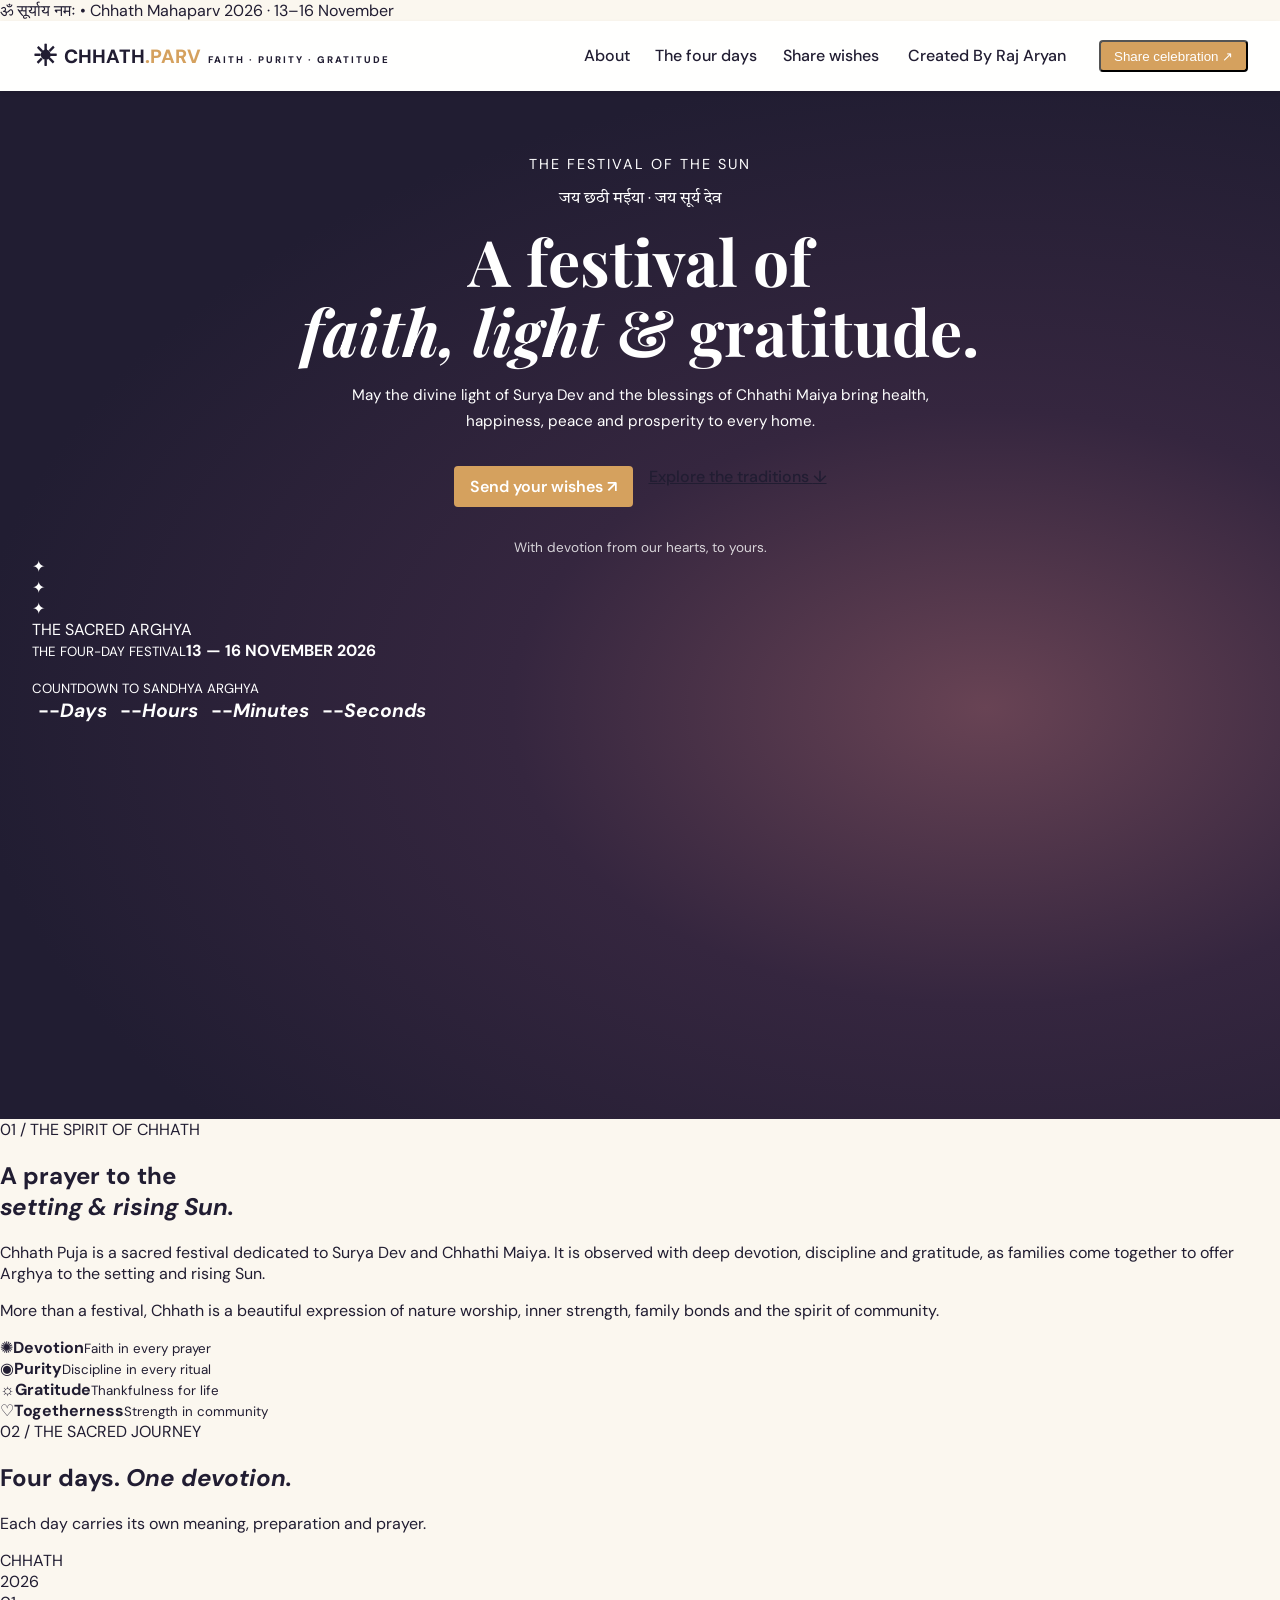
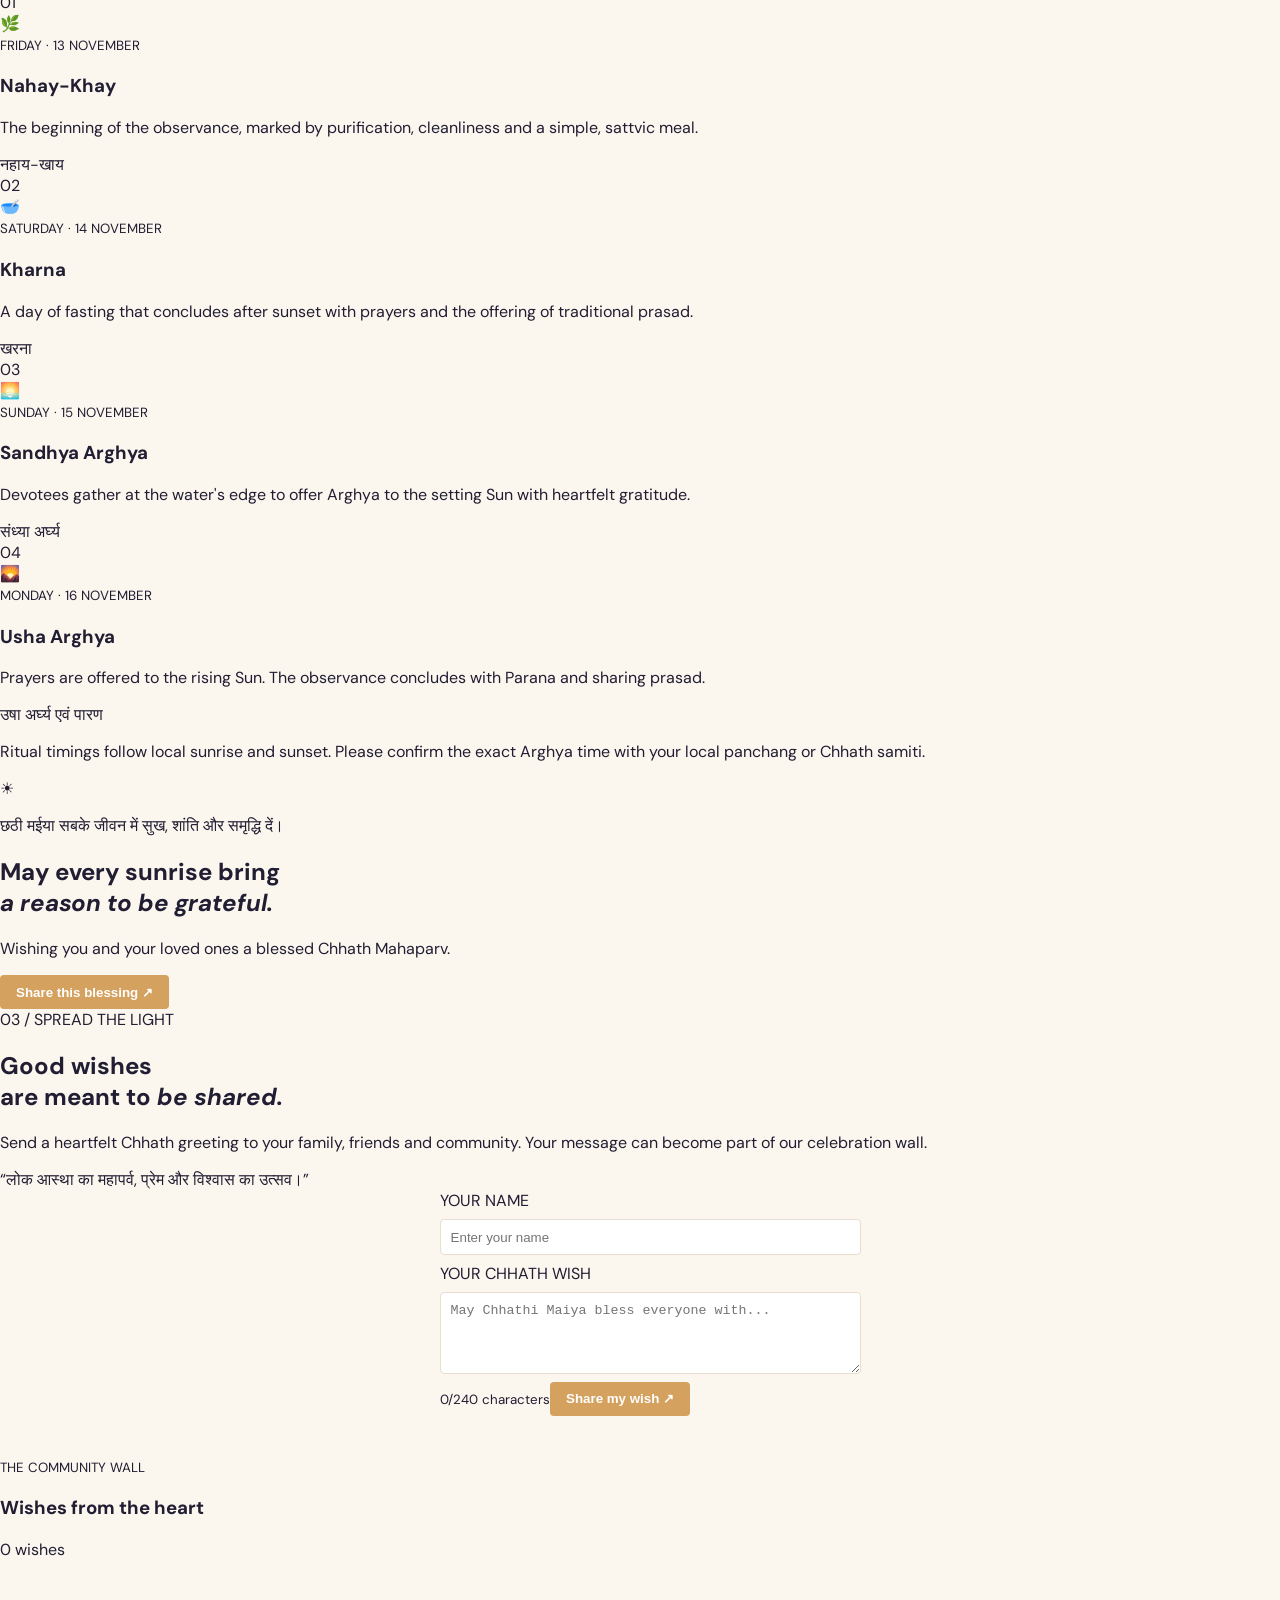
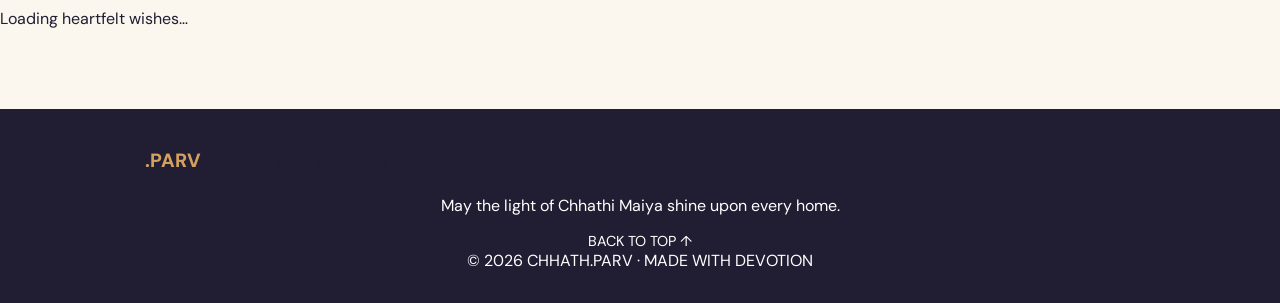
==== commit fa2c2a42: "Add files via upload" ====
--- a/static/index.html
+++ b/static/index.html
@@ -20,7 +20,7 @@
     </a>
     <button class="menu-toggle" id="menuToggle" aria-label="Open navigation" aria-expanded="false">☰</button>
     <nav id="mainNav">
-      <a href="#about">About</a><a href="#rituals">The four days</a><a href="#wishes">Share wishes</a> <a href="/static/raj.html">Created By Raj Aryan</a>
+      <a href="#about">About</a><a href="#rituals">The four days</a><a href="#wishes">Share wishes</a> <a href="static/raj.html">Created By Raj Aryan</a>
       <button class="nav-cta" id="shareTop">Share celebration ↗</button>
     </nav>
   </header>
@@ -104,6 +104,6 @@
   </main>
 
   <footer><a class="brand footer-brand" href="#home"><span class="brand-mark">☀</span><span>CHHATH<span class="brand-light">.PARV</span><small>FAITH · PURITY · GRATITUDE</small></span></a><p>May the light of Chhathi Maiya shine upon every home.</p><a href="#home" class="back-top">BACK TO TOP ↑</a><div class="copyright">© 2026 CHHATH.PARV · MADE WITH DEVOTION</div></footer>
-  <script src="/static/app.js"></script>
+  <script src="static/app.js"></script>
 </body>
 </html>
